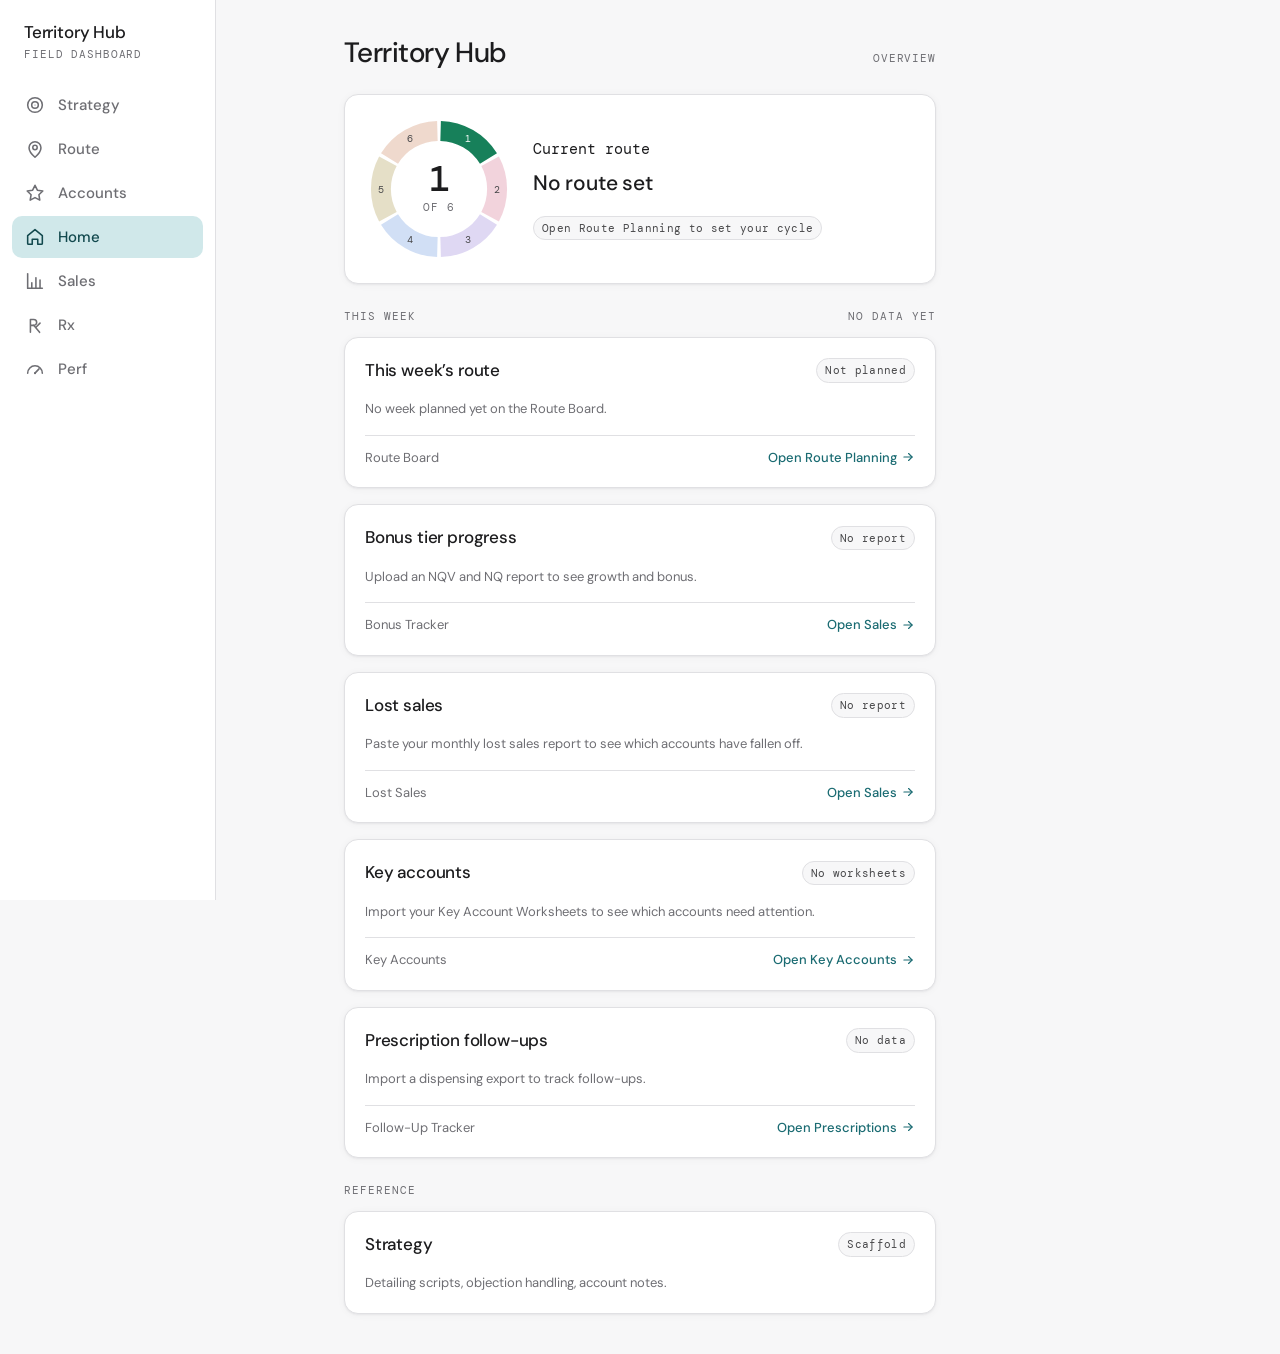
==== index.html @ 8d4e12f0 "Route Board: Takeout CSV import and Territory Master overlay One account list, three writers, each o" ====
<!DOCTYPE html>
<html lang="en">
<head>
<meta charset="UTF-8">
<meta name="viewport" content="width=device-width, initial-scale=1.0">
<meta name="color-scheme" content="light">
<title>Territory Hub</title>

<link rel="preconnect" href="https://fonts.googleapis.com">
<link rel="preconnect" href="https://fonts.gstatic.com" crossorigin>
<link href="https://fonts.googleapis.com/css2?family=DM+Mono:wght@400;500&family=DM+Sans:opsz,wght@9..40,400;9..40,500;9..40,700&display=swap" rel="stylesheet">
<link rel="stylesheet" href="assets/css/shell.css?v=1788054532">

<style>
  /* -----------------------------------------------------------------------
     Home-only layout. Anything reusable belongs in shell.css instead —
     these rules exist because the week strip and dial header appear on this
     page and nowhere else.
     ----------------------------------------------------------------------- */
  .hero { display: grid; gap: var(--s-5); }
  @media (min-width: 480px) {
    .hero { grid-template-columns: auto 1fr; align-items: center; }
  }

  .week-strip {
    display: grid;
    grid-template-columns: repeat(5, 1fr);
    gap: var(--s-2);
  }
  .week-strip > div {
    display: grid; gap: 2px; justify-items: center;
    padding: var(--s-2) var(--s-1);
    border: 1px solid var(--rule);
    border-radius: var(--r-md);
    background: var(--bg);
  }
  .week-strip .d {
    font-family: var(--font-mono);
    font-size: var(--fs-xs);
    letter-spacing: 0.06em;
    text-transform: uppercase;
    color: var(--ink-light);
  }
  .week-strip .n {
    font-family: var(--font-mono);
    font-size: var(--fs-lg);
    font-weight: 500;
    line-height: 1.15;
  }
  .week-strip .is-today { border-color: var(--teal); background: var(--teal-dim); }
  .week-strip .is-today .d { color: var(--teal-deep); }

  /* Today's route note, above the week strip */
  .today-note {
    display: flex; align-items: baseline; gap: var(--s-3);
    padding: var(--s-3);
    margin-bottom: var(--s-3);
    background: var(--teal-dim);
    border-radius: var(--r-md);
  }
  .today-label {
    font-size: var(--fs-xs);
    letter-spacing: 0.06em;
    text-transform: uppercase;
    color: var(--teal-deep);
    flex-shrink: 0;
  }
  .today-text { font-size: var(--fs-sm); color: var(--ink); line-height: 1.45; }

  /* "N waiting on the route you're working" line */
  .on-route {
    display: flex; align-items: center; gap: var(--s-2);
    margin-top: var(--s-3);
    padding-top: var(--s-3);
    border-top: 1px solid var(--rule);
    font-size: var(--fs-sm);
    color: var(--ink-mid);
  }
  .on-route b { font-family: var(--font-mono); font-weight: 500; color: var(--ink); }

  .home-foot {
    margin-top: var(--s-8);
    font-size: var(--fs-xs);
    color: var(--ink-light);
    text-align: center;
  }
</style>
</head>

<body data-page="home">
<a class="skip-link" href="#main">Skip to content</a>

<main class="page" id="main">

  <header class="page-head">
    <h1>Territory Hub</h1>
    <span class="eyebrow mono">Overview</span>
  </header>

  <!-- ---------------------------------------------------------------------
       Rotation dial. The one element on Home that is not a link out — it is
       orientation, not a task. Filled from th_schedule_summary.
       --------------------------------------------------------------------- -->
  <section class="card" id="heroCard">
    <div class="hero">
      <div id="heroDial"></div>
      <div class="dial-caption">
        <span class="eyebrow mono">Current route</span>
        <span class="dial-zone" id="heroZone">&mdash;</span>
        <span class="mono" style="font-size:var(--fs-sm); color:var(--ink-light);"
              id="heroDates"></span>
        <span class="row" id="heroPills"></span>
      </div>
    </div>
  </section>

  <p class="section-label"><span>This week</span><span class="mono" id="freshness"></span></p>

  <div class="stack">

    <!-- Route ------------------------------------------------------------ -->
    <a class="card card-link" href="route-planning.html">
      <div class="card-head">
        <h2>This week&rsquo;s route</h2>
        <span id="routeBadge"></span>
      </div>
      <div id="routeBody"></div>
      <div class="card-foot row-between">
        <span class="stat-label" id="routeFoot"></span>
        <span class="card-cta">Open Route Planning
          <svg viewBox="0 0 24 24" fill="none" stroke="currentColor" stroke-width="2"
               stroke-linecap="round" stroke-linejoin="round" aria-hidden="true">
            <path d="M5 12h14"/><path d="m13 6 6 6-6 6"/>
          </svg>
        </span>
      </div>
    </a>

    <!-- Bonus ------------------------------------------------------------ -->
    <a class="card card-link" href="sales.html">
      <div class="card-head">
        <h2>Bonus tier progress</h2>
        <span id="bonusBadge"></span>
      </div>
      <div id="bonusBody"></div>
      <div class="card-foot row-between">
        <span class="stat-label" id="bonusFoot"></span>
        <span class="card-cta">Open Sales
          <svg viewBox="0 0 24 24" fill="none" stroke="currentColor" stroke-width="2"
               stroke-linecap="round" stroke-linejoin="round" aria-hidden="true">
            <path d="M5 12h14"/><path d="m13 6 6 6-6 6"/>
          </svg>
        </span>
      </div>
    </a>

    <!-- Lost sales --------------------------------------------------------
         Directly under the bonus card: both come off the Sales page, and this
         one names the offices the bonus card's gap is hiding in. -->
    <a class="card card-link" href="sales.html">
      <div class="card-head">
        <h2>Lost sales</h2>
        <span id="lsBadge"></span>
      </div>
      <div id="lsBody"></div>
      <div class="card-foot row-between">
        <span class="stat-label" id="lsFoot"></span>
        <span class="card-cta">Open Sales
          <svg viewBox="0 0 24 24" fill="none" stroke="currentColor" stroke-width="2"
               stroke-linecap="round" stroke-linejoin="round" aria-hidden="true">
            <path d="M5 12h14"/><path d="m13 6 6 6-6 6"/>
          </svg>
        </span>
      </div>
    </a>

    <!-- Key accounts ------------------------------------------------------
         Sits beside the bonus card because the two were one page until Key
         Accounts moved to its own, and the question it answers — which
         accounts want attention — is a this-week question even though the
         worksheets themselves are standing records. -->
    <a class="card card-link" href="key-accounts.html">
      <div class="card-head">
        <h2>Key accounts</h2>
        <span id="kaBadge"></span>
      </div>
      <div id="kaBody"></div>
      <div class="card-foot row-between">
        <span class="stat-label" id="kaFoot"></span>
        <span class="card-cta">Open Key Accounts
          <svg viewBox="0 0 24 24" fill="none" stroke="currentColor" stroke-width="2"
               stroke-linecap="round" stroke-linejoin="round" aria-hidden="true">
            <path d="M5 12h14"/><path d="m13 6 6 6-6 6"/>
          </svg>
        </span>
      </div>
    </a>

    <!-- Follow-ups -------------------------------------------------------- -->
    <a class="card card-link" href="prescriptions.html">
      <div class="card-head">
        <h2>Prescription follow-ups</h2>
        <span id="rxBadge"></span>
      </div>
      <div id="rxBody"></div>
      <div class="card-foot row-between">
        <span class="stat-label" id="rxFoot"></span>
        <span class="card-cta">Open Prescriptions
          <svg viewBox="0 0 24 24" fill="none" stroke="currentColor" stroke-width="2"
               stroke-linecap="round" stroke-linejoin="round" aria-hidden="true">
            <path d="M5 12h14"/><path d="m13 6 6 6-6 6"/>
          </svg>
        </span>
      </div>
    </a>

  </div>

  <p class="section-label"><span>Reference</span></p>

  <a class="card card-link" href="strategy.html">
    <div class="card-head">
      <h2>Strategy</h2>
      <span class="pill">Scaffold</span>
    </div>
    <p class="stat-label">Detailing scripts, objection handling, account notes.</p>
  </a>

</main>

<script src="assets/js/data-store.js?v=1788149452"></script>
<script src="assets/js/shell.js?v=1788054532"></script>
<script>
/* ===========================================================================
   Home — reads only. Every number on this page comes from a summary written
   by the pillar that owns it; Home never re-parses raw tool data. That is
   what keeps it a live overview instead of a mockup you have to remember to
   update.

   A card with no summary yet shows an honest empty state naming the tool that
   fills it, rather than a plausible-looking fake.
   =========================================================================== */
(function () {
  'use strict';

  var ARROW = '';

  /* A summary older than this is shown with its age, so a stale report cannot
     quietly read as today's position. */
  var STALE_DAYS = 8;

  function daysOld(iso) {
    if (!iso) return null;
    return Math.floor((Date.now() - new Date(iso).getTime()) / 86400000);
  }

  function ageNote(iso) {
    var d = daysOld(iso);
    if (d === null) return '';
    if (d <= 0) return 'updated today';
    if (d === 1) return 'updated yesterday';
    return 'updated ' + d + ' days ago';
  }

  function empty(msg) {
    return '<p class="stat-label">' + msg + '</p>';
  }

  /* Sign goes before the dollar sign, not after it — "$-1,026" is what you get
     from formatting a negative number and prefixing "$", and it reads wrong.
     Only the Lost Sales card passes negatives; the rest are unaffected. */
  function money(n) {
    if (typeof n !== 'number' || isNaN(n)) return '—';
    return (n < 0 ? '-$' : '$') +
           Math.abs(n).toLocaleString('en-US', { maximumFractionDigits: 0 });
  }

  var MONTH_NAMES = ['January', 'February', 'March', 'April', 'May', 'June', 'July',
                     'August', 'September', 'October', 'November', 'December'];

  /* "2026-07" -> "July 2026". The summary stores the ISO month because it sorts;
     Home is the only place it has to read as English. */
  function monthLabel(m) {
    var p = String(m || '').split('-');
    if (p.length < 2) return '';
    return (MONTH_NAMES[parseInt(p[1], 10) - 1] || p[1]) + ' ' + p[0];
  }

  /* --- Hero: current route from th_schedule_summary ---------------------- */

  function renderHero() {
    var s = Store.schedule.readSummary();
    var week = s && s.weekNum ? s.weekNum : 1;

    Shell.zoneDial(document.getElementById('heroDial'), { week: week, totalWeeks: 6 });

    if (!s) {
      document.getElementById('heroZone').textContent = 'No route set';
      document.getElementById('heroDates').textContent = '';
      document.getElementById('heroPills').innerHTML =
        '<span class="pill">Open Route Planning to set your cycle</span>';
      return;
    }

    document.getElementById('heroZone').textContent = s.zone || '—';
    document.getElementById('heroDates').textContent = s.dateRange || '';

    /* Colour the caption by the route, matching the swatch system. */
    var z = Shell.zoneByName(s.zone);
    var pills = '';
    if (z) {
      pills += '<span class="zone-chip" style="--zone:' + z.color + '">' +
               '<span class="zone-dot" style="--zone:' + z.color + '"></span>Week ' +
               z.week + '</span>';
    }
    /* The follow-up route gets its own territory colour too, so the two chips
       read as two different routes rather than "the route" and "an extra".
       Schedule Builder writes these with a trailing "Follow-Ups" that is not
       part of any zone name, so strip it before resolving — and fall back to
       the plain pill rather than guessing if it still does not match. */
    if (s.followup) {
      var fz = Shell.zoneByName(String(s.followup).replace(/\s*follow[-\s]?ups?\s*$/i, ''));
      pills += fz
        ? '<span class="zone-chip" style="--zone:' + fz.color + '">' +
            '<span class="zone-dot" style="--zone:' + fz.color + '"></span>' +
            Shell.escapeHtml(s.followup) + '</span>'
        : '<span class="pill pill-accent">' + Shell.escapeHtml(s.followup) + '</span>';
    }
    document.getElementById('heroPills').innerHTML = pills;
  }

  /* --- Route Board day counts (read straight from its own store) --------- */

  function renderRoute() {
    var counts = Store.routeBoard.dayCounts();
    var s = Store.schedule.readSummary();
    var body = document.getElementById('routeBody');
    var badge = document.getElementById('routeBadge');
    var foot = document.getElementById('routeFoot');

    var todayIdx = (new Date().getDay() + 6) % 7;   /* 0 = Monday, 5/6 = weekend */
    var isWeekday = todayIdx <= 4;

    /* Today's route note, carried in th_schedule_summary.days. This is the
       "events" idea from the plan, resolved as a view: Schedule Builder
       already holds these notes, so Home shows them rather than offering a
       second place to type them. */
    var todayLine = '';
    if (isWeekday && s && s.days && s.days[todayIdx] && String(s.days[todayIdx]).trim()) {
      var dayName = new Date().toLocaleDateString('en-US', { weekday: 'long' });
      todayLine =
        '<div class="today-note">' +
          '<span class="today-label mono">' + dayName + '</span>' +
          '<span class="today-text">' + Shell.escapeHtml(String(s.days[todayIdx]).trim()) + '</span>' +
        '</div>';
    }

    if (!counts) {
      badge.outerHTML = '<span class="pill" id="routeBadge">' +
                        (todayLine ? 'From schedule' : 'Not planned') + '</span>';
      body.innerHTML = todayLine ||
        empty('No week planned yet on the Route Board.');
      foot.textContent = todayLine ? 'Schedule Builder' : 'Route Board';
      return;
    }

    var days = [['mon', 'Mon'], ['tue', 'Tue'], ['wed', 'Wed'], ['thu', 'Thu'], ['fri', 'Fri']];
    var total = 0;

    body.innerHTML = todayLine + '<div class="week-strip">' + days.map(function (d, i) {
      total += counts[d[0]];
      return '<div' + (i === todayIdx ? ' class="is-today"' : '') + '>' +
             '<span class="d">' + d[1] + '</span>' +
             '<span class="n">' + counts[d[0]] + '</span></div>';
    }).join('') + '</div>';

    badge.outerHTML = '<span class="pill pill-accent" id="routeBadge">' + total + ' stops</span>';
    foot.textContent = total === 1 ? '1 account assigned' : total + ' accounts assigned';
  }

  /* --- Bonus ------------------------------------------------------------- */

  function renderBonus() {
    var s = Store.bonus.readSummary();
    var body = document.getElementById('bonusBody');
    var badge = document.getElementById('bonusBadge');
    var foot = document.getElementById('bonusFoot');

    if (!s) {
      badge.outerHTML = '<span class="pill" id="bonusBadge">No report</span>';
      body.innerHTML = empty('Upload an NQV and NQ report to see growth and bonus.');
      foot.textContent = 'Bonus Tracker';
      return;
    }

    var pct = typeof s.growthPct === 'number' ? s.growthPct : null;
    var earned = typeof s.bonusEarned === 'number' ? s.bonusEarned : 0;
    var possible = typeof s.bonusPossible === 'number' ? s.bonusPossible : 0;
    var frac = possible > 0 ? Math.max(0, Math.min(1, earned / possible)) : 0;

    body.innerHTML =
      '<div class="stack-tight">' +
        '<div class="row-between">' +
          '<span class="stat">' +
            '<span class="stat-value" style="color:' + (s.onTrack ? 'var(--green)' : 'var(--red)') + '">' +
              (pct === null ? '—' : (pct >= 0 ? '+' : '') + pct.toFixed(1) + '%') + '</span>' +
            '<span class="stat-label">category growth</span>' +
          '</span>' +
        '</div>' +
        '<div class="progress ' + (s.onTrack ? 'is-ok' : 'is-warn') + '" role="img" aria-label="' +
          money(earned) + ' of ' + money(possible) + ' possible bonus earned">' +
          '<span style="width:' + (frac * 100).toFixed(0) + '%"></span>' +
        '</div>' +
        '<div class="row-between">' +
          '<span class="stat-label mono">' + money(earned) + ' earned</span>' +
          '<span class="stat-label mono">' + money(possible) + ' possible</span>' +
        '</div>' +
      '</div>';

    badge.outerHTML = '<span class="pill ' + (s.onTrack ? 'pill-ok' : 'pill-bad') + '" id="bonusBadge">' +
                      (s.onTrack ? 'On track' : 'At risk') + '</span>';
    foot.textContent = (s.reportDate ? 'Report of ' + s.reportDate : 'Bonus Tracker') +
                       (daysOld(s.updatedAt) >= STALE_DAYS ? ' · ' + ageNote(s.updatedAt) : '');
  }

  /* --- Lost sales ---------------------------------------------------------

     Reads the newest month only — that is all the summary carries, on purpose.
     The dollar figure is the sum of every account trading below its own
     12-month run rate, which is what the manager's report measures; the label
     says "below run rate" and not "lost" so the card cannot be read as money
     that has already gone. */

  function renderLostSales() {
    var s = Store.lostSales.readSummary();
    var body = document.getElementById('lsBody');
    var badge = document.getElementById('lsBadge');
    var foot = document.getElementById('lsFoot');

    if (!s || !s.month) {
      badge.outerHTML = '<span class="pill" id="lsBadge">No report</span>';
      body.innerHTML = empty('Paste your monthly lost sales report to see which accounts have fallen off.');
      foot.textContent = 'Lost Sales';
      return;
    }

    var open = s.open || 0;
    var down = s.accountsDown || 0;

    var named = (s.attention || []).map(Shell.escapeHtml).join(', ');
    var more = open - (s.attention || []).length;

    body.innerHTML =
      '<div class="stat-row">' +
        '<span class="stat">' +
          '<span class="stat-value"' + (s.belowRunRate < 0 ? ' style="color:var(--red)"' : '') +
            '>' + money(s.belowRunRate) + '</span>' +
          '<span class="stat-label">below run rate</span>' +
        '</span>' +
        '<span class="stat">' +
          '<span class="stat-value"' + (open ? ' style="color:var(--amber)"' : '') + '>' + open + '</span>' +
          '<span class="stat-label">not yet worked</span>' +
        '</span>' +
      '</div>' +
      (named
        ? '<p class="stat-label" style="margin-top:var(--s-3);">' + named +
          (more > 0 ? ' and ' + more + ' more' : '') + '</p>'
        : '') +
      /* Accounts down more than one month running are the ones a single visit
         has already failed to fix, so they get their own line rather than
         being folded into the count above. */
      (s.running
        ? '<p class="stat-label" style="margin-top:var(--s-2); color:var(--red);">' +
          '<b>' + s.running + '</b> down 2+ months running</p>'
        : '');

    badge.outerHTML = '<span class="pill ' +
      (open ? 'pill-warn' : (down ? 'pill-ok' : 'pill-ok')) + '" id="lsBadge">' +
      (open ? open + ' to work' : (down ? 'all worked' : 'nothing down')) +
      '</span>';

    foot.textContent = monthLabel(s.month) + ' · ' + down + (down === 1 ? ' account' : ' accounts') +
                       ' down' +
                       (daysOld(s.updatedAt) >= STALE_DAYS ? ' · ' + ageNote(s.updatedAt) : '');
  }

  /* --- Key accounts ------------------------------------------------------- */

  function renderKeyAccts() {
    var s = Store.keyAccounts.readSummary();
    var body = document.getElementById('kaBody');
    var badge = document.getElementById('kaBadge');
    var foot = document.getElementById('kaFoot');

    if (!s || !s.total) {
      badge.outerHTML = '<span class="pill" id="kaBadge">No worksheets</span>';
      body.innerHTML = empty('Import your Key Account Worksheets to see which accounts need attention.');
      foot.textContent = 'Key Accounts';
      return;
    }

    var attention = (s.atRisk || 0) + (s.watch || 0);
    var steps = s.openSteps || 0;

    /* Names, not just a count. "2 need attention" makes you open the page to
       find out which two; naming them is the whole value of a Home card. */
    var named = (s.attention || []).map(Shell.escapeHtml).join(', ');
    var more = attention - (s.attention || []).length;

    body.innerHTML =
      '<div class="stat-row">' +
        '<span class="stat">' +
          '<span class="stat-value"' +
            (s.atRisk ? ' style="color:var(--red)"' : (attention ? ' style="color:var(--amber)"' : '')) +
            '>' + attention + '</span>' +
          '<span class="stat-label">need attention</span>' +
        '</span>' +
        '<span class="stat">' +
          '<span class="stat-value"' + (steps ? ' style="color:var(--amber)"' : '') + '>' + steps + '</span>' +
          '<span class="stat-label">open next steps</span>' +
        '</span>' +
      '</div>' +
      (named
        ? '<p class="stat-label" style="margin-top:var(--s-3);">' + named +
          (more > 0 ? ' and ' + more + ' more' : '') + '</p>'
        : '');

    badge.outerHTML = '<span class="pill ' +
      (s.atRisk ? 'pill-bad' : (attention ? 'pill-warn' : 'pill-ok')) + '" id="kaBadge">' +
      (s.atRisk ? s.atRisk + ' at risk' : (attention ? attention + ' to watch' : 'all healthy')) +
      '</span>';

    foot.textContent = s.total + (s.total === 1 ? ' account' : ' accounts') +
                       (daysOld(s.updatedAt) >= STALE_DAYS ? ' · ' + ageNote(s.updatedAt) : '');
  }

  /* --- Prescription follow-ups ------------------------------------------- */

  function renderRx() {
    var s = Store.prescribers.readSummary();
    var body = document.getElementById('rxBody');
    var badge = document.getElementById('rxBadge');
    var foot = document.getElementById('rxFoot');

    if (!s) {
      badge.outerHTML = '<span class="pill" id="rxBadge">No data</span>';
      body.innerHTML = empty('Import a dispensing export to track follow-ups.');
      foot.textContent = 'Follow-Up Tracker';
      return;
    }

    var need = s.needFollowUp || 0;
    var flagged = s.flagged || 0;

    /* What is waiting on the route being worked THIS week. The counts are
       tallied by Prescriptions into the summary, so Home still never touches
       the roster; all it does here is look up the current zone's bucket. */
    var sched = Store.schedule.readSummary();
    var zone = sched ? Shell.zoneByName(sched.zone) : null;
    var onRoute = (zone && s.byRoute && s.byRoute[zone.id]) || null;

    body.innerHTML =
      '<div class="stat-row">' +
        '<span class="stat">' +
          '<span class="stat-value"' + (need ? ' style="color:var(--amber)"' : '') + '>' + need + '</span>' +
          '<span class="stat-label">to follow up</span>' +
        '</span>' +
        '<span class="stat">' +
          '<span class="stat-value"' + (flagged ? ' style="color:var(--red)"' : '') + '>' + flagged + '</span>' +
          '<span class="stat-label">flagged</span>' +
        '</span>' +
      '</div>' +
      (onRoute && onRoute.open
        ? '<div class="on-route" style="--zone:' + zone.color + '">' +
            '<span class="zone-dot" style="--zone:' + zone.color + '"></span>' +
            '<span><b>' + onRoute.open + '</b> on ' + Shell.escapeHtml(zone.name) +
            ' this week' + (onRoute.flagged ? ' · <b>' + onRoute.flagged + '</b> flagged' : '') +
            '</span>' +
          '</div>'
        : '');

    badge.outerHTML = '<span class="pill ' + (need ? 'pill-warn' : 'pill-ok') + '" id="rxBadge">' +
                      (need ? need + ' open' : 'all clear') + '</span>';
    foot.textContent = 'Prescriber follow-up tracker';
  }

  /* --- Freshness --------------------------------------------------------- */

  function renderFreshness() {
    var stamps = [
      (Store.schedule.readSummary() || {}).updatedAt,
      (Store.bonus.readSummary() || {}).updatedAt,
      (Store.lostSales.readSummary() || {}).updatedAt,
      (Store.keyAccounts.readSummary() || {}).updatedAt,
      (Store.prescribers.readSummary() || {}).updatedAt
    ].filter(Boolean);
    if (!stamps.length) { document.getElementById('freshness').textContent = 'no data yet'; return; }
    stamps.sort();
    document.getElementById('freshness').textContent = ageNote(stamps[stamps.length - 1]);
  }

  function renderAll() {
    renderHero();
    renderRoute();
    renderBonus();
    renderLostSales();
    renderKeyAccts();
    renderRx();
    renderFreshness();
  }

  Shell.ready(function () {
    renderAll();
    /* Repaint if another tab writes a summary while this one is open. */
    Store.onChange(renderAll);
  });

})();
</script>
</body>
</html>
---- assets/css/shell.css ----
/* ===========================================================================
   Territory Hub — shell.css
   Design tokens, navigation, and the shared component set.

   This is the ONLY stylesheet shared across pages. Each tool keeps its own
   internal styles in its own page's <style> block — the rule is: if it is
   nav, a token, or a component that appears on more than one page, it lives
   here; if it is a tool's own layout or widget, it does not.

   Accent hex values below were contrast-checked against --bg (#F7F7F8), the
   worst-case background. --green, --amber and --ink-light were darkened from
   the values in the plan because the originals failed WCAG AA (4.5:1) for
   normal-size text. Ratios are noted inline. Do not lighten them back
   without re-checking.
   =========================================================================== */

/* ---------------------------------------------------------------------------
   1. Tokens
   --------------------------------------------------------------------------- */
:root {
  /* Base — carried from Schedule Builder */
  --teal:        #1A6B72;   /* 5.79 on --bg  |  white on it: 6.19 */
  --teal-dim:    #D0E8EA;
  --teal-deep:   #12494E;   /* pressed/hover state for teal fills */
  --ink:         #1C1C1E;   /* 15.89 */
  --ink-mid:     #48484A;   /* 8.52  */
  --ink-light:   #6E6E73;   /* 4.74  — muted TEXT (was #8E8E93 @ 3.05, failed AA) */
  --ink-faint:   #8E8E93;   /* 3.05  — non-text only: icon strokes, dividers */
  --rule:        #E0E0E3;
  --bg:          #F7F7F8;
  --white:       #FFFFFF;

  /* Semantic accents — verified AA against --bg for text, and white-on-fill */
  --green:       #17805A;   /* 4.59  |  white on it: 4.92   (was #1E9E6B @ 3.19) */
  --green-dim:   rgba(23,128,90,0.10);
  --red:         #C8433A;   /* 4.54  |  white on it: 4.86 */
  --red-dim:     rgba(200,67,58,0.08);
  --amber:       #9A6508;   /* 4.63  |  white on it: 4.95   (was #AD7209 @ 3.78) */
  --amber-dim:   rgba(154,101,8,0.08);
  --purple:      #6E4FC9;   /* 5.41  |  white on it: 5.79 */
  --purple-dim:  rgba(110,79,201,0.08);

  /* ---- Route colours ---------------------------------------------------
     The six zones of the rotation, in the colours already used to organise
     routes and meetings. These are the identity of a route across every
     tool — Route Board territory edges, prescriber assignment chips, the
     zone dial — so they live here and nowhere else.

     Two are adjusted from the plain names: "yellow" is a gold, because a
     true yellow cannot carry text on white at 4.5:1 (it lands near 1.5),
     and North West is a pink-red rather than a plain red so it stays
     distinct from the red used for flags and errors. Every value below is
     >=4.5:1 on both --white and --bg, and >=4.8:1 under white text.
     -------------------------------------------------------------------- */
  --zone-waco: #17805A;   /* green       — week 1, North I-35 Waco       */
  --zone-nwa:  #C4365F;   /* reddish pink— week 2, North West Austin     */
  --zone-hill: #6E4FC9;   /* purple      — week 3, Hill Country          */
  --zone-nca:  #2F6FD0;   /* blue        — week 4, North Central Austin  */
  --zone-sca:  #8A6D00;   /* yellow/gold — week 5, South Central Austin  */
  --zone-swa:  #B4531F;   /* orange      — week 6, South West Austin     */

  /* Type */
  --font-sans: 'DM Sans', -apple-system, BlinkMacSystemFont, 'Segoe UI', Roboto, sans-serif;
  --font-mono: 'DM Mono', ui-monospace, SFMono-Regular, 'Cascadia Mono', Consolas, monospace;

  --fs-xs:   11px;
  --fs-sm:   13px;
  --fs-base: 15px;
  --fs-lg:   17px;
  --fs-xl:   21px;
  --fs-2xl:  28px;
  --fs-3xl:  38px;

  /* Space — 4px scale */
  --s-1: 4px;
  --s-2: 8px;
  --s-3: 12px;
  --s-4: 16px;
  --s-5: 20px;
  --s-6: 24px;
  --s-8: 32px;
  --s-10: 40px;

  /* Shape */
  --r-sm: 6px;
  --r-md: 10px;
  --r-lg: 14px;
  --r-pill: 999px;

  --shadow-card: 0 1px 2px rgba(28,28,30,0.05), 0 1px 8px rgba(28,28,30,0.04);
  --shadow-nav:  0 -1px 0 var(--rule);

  /* Layout */
  --content-max: 640px;
  --nav-h: 60px;          /* bottom bar height, mobile */
  --sidebar-w: 216px;     /* left rail width, >=900px */
  --bp-wide: 900px;       /* documented here; media queries hardcode it */
}

/* ---------------------------------------------------------------------------
   2. Reset / base
   --------------------------------------------------------------------------- */
*, *::before, *::after { box-sizing: border-box; }

html { -webkit-text-size-adjust: 100%; }

body {
  margin: 0;
  background: var(--bg);
  color: var(--ink);
  font-family: var(--font-sans);
  font-size: var(--fs-base);
  line-height: 1.5;
  -webkit-font-smoothing: antialiased;
  text-rendering: optimizeLegibility;
}

h1, h2, h3, h4, p, ul, ol, figure { margin: 0; }
ul, ol { padding: 0; list-style: none; }
img, svg { display: block; max-width: 100%; }
button, input, select, textarea { font: inherit; color: inherit; }

/* The `hidden` attribute only sets `display: none` at user-agent priority, so
   any later `display` rule silently defeats it — which is what happened to
   every `<div class="row" hidden>` in the app: `.row { display: flex }` won,
   and confirm buttons and apply rows sat on screen from page load. Every tool
   here toggles visibility by setting `.hidden`, so this has to hold. */
[hidden] { display: none !important; }

a { color: var(--teal); text-decoration: none; }
a:hover { text-decoration: underline; }

:focus-visible {
  outline: 2px solid var(--teal);
  outline-offset: 2px;
  border-radius: var(--r-sm);
}

.mono { font-family: var(--font-mono); font-feature-settings: 'tnum' 1; }

/* Visible only to screen readers */
.sr-only {
  position: absolute; width: 1px; height: 1px;
  padding: 0; margin: -1px; overflow: hidden;
  clip: rect(0 0 0 0); white-space: nowrap; border: 0;
}

/* Skip link — first tab stop on every page */
.skip-link {
  position: absolute; left: var(--s-3); top: -100px;
  background: var(--ink); color: var(--white);
  padding: var(--s-2) var(--s-4); border-radius: var(--r-sm);
  font-size: var(--fs-sm); z-index: 100;
}
.skip-link:focus { top: var(--s-3); text-decoration: none; }

/* ---------------------------------------------------------------------------
   3. Page layout
   Mobile-first: single column, max 640px, bottom nav.
   >=900px: nav becomes a left rail and the column re-centres beside it.
   --------------------------------------------------------------------------- */
.page {
  max-width: var(--content-max);
  margin: 0 auto;
  padding: var(--s-5) var(--s-4);
  /* clear the fixed bottom bar, incl. iOS home indicator */
  padding-bottom: calc(var(--nav-h) + var(--s-8) + env(safe-area-inset-bottom, 0px));
}

.page-head {
  display: flex;
  align-items: baseline;
  justify-content: space-between;
  gap: var(--s-3);
  margin-bottom: var(--s-5);
}
.page-head h1 {
  font-size: var(--fs-2xl);
  font-weight: 500;
  letter-spacing: -0.02em;
}
.page-head .eyebrow {
  font-family: var(--font-mono);
  font-size: var(--fs-xs);
  letter-spacing: 0.08em;
  text-transform: uppercase;
  color: var(--ink-light);
}

.stack       { display: grid; gap: var(--s-4); }
.stack-tight { display: grid; gap: var(--s-2); }
.row {
  display: flex; align-items: center;
  gap: var(--s-3); flex-wrap: wrap;
}
.row-between {
  display: flex; align-items: center;
  justify-content: space-between; gap: var(--s-3);
}

/* Section label — the small mono heading that opens a group of cards */
.section-label {
  display: flex; align-items: baseline;
  justify-content: space-between; gap: var(--s-3);
  font-family: var(--font-mono);
  font-size: var(--fs-xs);
  letter-spacing: 0.09em;
  text-transform: uppercase;
  color: var(--ink-light);
  margin: var(--s-6) 0 var(--s-3);
}
.section-label:first-child { margin-top: 0; }

hr.rule { border: 0; border-top: 1px solid var(--rule); margin: var(--s-5) 0; }

/* Sub-tabs — the second level of navigation inside a pillar page (Route Board
   vs Schedule Builder, and so on). Distinct from .nav on purpose: this switches
   a panel within one page, it does not change page. Driven by Shell.tabs(). */
.subtabs {
  display: flex;
  gap: var(--s-1);
  padding: var(--s-1);
  margin-bottom: var(--s-5);
  background: var(--white);
  border: 1px solid var(--rule);
  border-radius: var(--r-md);
}
.subtabs button {
  flex: 1 1 0;
  min-height: 36px;
  padding: var(--s-1) var(--s-3);
  border: none;
  border-radius: var(--r-sm);
  background: transparent;
  color: var(--ink-light);
  font-size: var(--fs-sm);
  font-weight: 500;
  cursor: pointer;
  white-space: nowrap;
  transition: background 120ms ease, color 120ms ease;
}
.subtabs button:hover { color: var(--ink-mid); background: var(--bg); }
.subtabs button[aria-selected='true'] {
  background: var(--teal-dim);
  color: var(--teal-deep);
}
.tabpanel[hidden] { display: none; }

/* ---------------------------------------------------------------------------
   4. Card
   --------------------------------------------------------------------------- */
.card {
  background: var(--white);
  border: 1px solid var(--rule);
  border-radius: var(--r-lg);
  padding: var(--s-5);
  box-shadow: var(--shadow-card);
}
.card-head {
  display: flex; align-items: center;
  justify-content: space-between; gap: var(--s-3);
  margin-bottom: var(--s-4);
}
.card-head h2 {
  font-size: var(--fs-lg);
  font-weight: 500;
  letter-spacing: -0.01em;
}
.card-foot {
  margin-top: var(--s-4);
  padding-top: var(--s-3);
  border-top: 1px solid var(--rule);
  font-size: var(--fs-sm);
}

/* A whole card that is a link */
a.card-link {
  display: block; color: inherit; text-decoration: none;
  transition: border-color 120ms ease, transform 120ms ease;
}
a.card-link:hover {
  border-color: var(--teal);
  text-decoration: none;
  transform: translateY(-1px);
}
a.card-link:active { transform: none; }

.card-cta {
  display: inline-flex; align-items: center; gap: var(--s-1);
  font-size: var(--fs-sm); font-weight: 500; color: var(--teal);
}
.card-cta svg { width: 14px; height: 14px; }

/* ---------------------------------------------------------------------------
   5. Pill
   --------------------------------------------------------------------------- */
.pill {
  display: inline-flex; align-items: center; gap: var(--s-1);
  padding: 3px var(--s-2);
  border-radius: var(--r-pill);
  font-family: var(--font-mono);
  font-size: var(--fs-xs);
  letter-spacing: 0.03em;
  white-space: nowrap;
  background: var(--bg);
  color: var(--ink-mid);
  border: 1px solid var(--rule);
}
.pill-ok      { background: var(--green-dim);  color: var(--green);  border-color: transparent; }
.pill-bad     { background: var(--red-dim);    color: var(--red);    border-color: transparent; }
.pill-warn    { background: var(--amber-dim);  color: var(--amber);  border-color: transparent; }
.pill-info    { background: var(--purple-dim); color: var(--purple); border-color: transparent; }
.pill-accent  { background: var(--teal-dim);   color: var(--teal-deep); border-color: transparent; }
.pill-solid   { background: var(--teal);       color: var(--white);  border-color: transparent; }

/* Marks a widget that is showing sample data, not real data. Phase 6 removes
   these from Home as each pillar starts writing its summary key. */
.pill-placeholder {
  background: repeating-linear-gradient(
    -45deg, var(--bg), var(--bg) 4px, var(--white) 4px, var(--white) 8px);
  color: var(--ink-light);
  border: 1px dashed var(--rule);
}

/* Zone swatch + chip. `--zone` is set inline from Shell.ZONES so one rule
   serves all six routes. */
.zone-dot {
  display: inline-block;
  width: 9px; height: 9px;
  border-radius: 50%;
  background: var(--zone, var(--ink-faint));
  flex-shrink: 0;
}
.zone-chip {
  display: inline-flex; align-items: center; gap: var(--s-1);
  padding: 3px var(--s-2);
  border-radius: var(--r-pill);
  border: 1px solid transparent;
  font-family: var(--font-mono);
  font-size: var(--fs-xs);
  white-space: nowrap;
  color: var(--zone, var(--ink-mid));
  background: color-mix(in srgb, var(--zone, var(--ink-faint)) 10%, transparent);
}
.zone-chip.is-unset { color: var(--ink-light); background: var(--bg); border-color: var(--rule); }

/* ---------------------------------------------------------------------------
   6. Button
   --------------------------------------------------------------------------- */
.btn {
  display: inline-flex; align-items: center; justify-content: center;
  gap: var(--s-2);
  min-height: 40px;
  padding: var(--s-2) var(--s-4);
  border: 1px solid var(--rule);
  border-radius: var(--r-md);
  background: var(--white);
  color: var(--ink);
  font-size: var(--fs-sm);
  font-weight: 500;
  cursor: pointer;
  transition: background 120ms ease, border-color 120ms ease;
}
.btn:hover { border-color: var(--ink-faint); text-decoration: none; }
.btn:disabled { opacity: 0.5; cursor: not-allowed; }

.btn-primary { background: var(--teal); border-color: var(--teal); color: var(--white); }
.btn-primary:hover { background: var(--teal-deep); border-color: var(--teal-deep); }

.btn-danger { background: var(--red); border-color: var(--red); color: var(--white); }
.btn-danger:hover { filter: brightness(0.92); }

.btn-ghost { background: transparent; border-color: transparent; color: var(--teal); }
.btn-ghost:hover { background: var(--teal-dim); border-color: transparent; }

.btn-sm { min-height: 32px; padding: var(--s-1) var(--s-3); font-size: var(--fs-xs); }
.btn-block { width: 100%; }

/* ---------------------------------------------------------------------------
   7. Input
   --------------------------------------------------------------------------- */
.field { display: grid; gap: var(--s-1); }
.field > label {
  font-family: var(--font-mono);
  font-size: var(--fs-xs);
  letter-spacing: 0.06em;
  text-transform: uppercase;
  color: var(--ink-light);
}
.input, .select, .textarea {
  width: 100%;
  min-height: 40px;
  padding: var(--s-2) var(--s-3);
  background: var(--white);
  border: 1px solid var(--rule);
  border-radius: var(--r-md);
  font-size: var(--fs-base);
}
.textarea { min-height: 96px; resize: vertical; line-height: 1.45; }
.input:hover, .select:hover, .textarea:hover { border-color: var(--ink-faint); }
.input:focus, .select:focus, .textarea:focus {
  outline: none;
  border-color: var(--teal);
  box-shadow: 0 0 0 3px var(--teal-dim);
}
.input::placeholder, .textarea::placeholder { color: var(--ink-light); }
.hint { font-size: var(--fs-xs); color: var(--ink-light); }

/* ---------------------------------------------------------------------------
   8. Stat + progress — used by Home's summary cards
   --------------------------------------------------------------------------- */
.stat { display: grid; gap: 2px; }
.stat-value {
  font-family: var(--font-mono);
  font-size: var(--fs-2xl);
  font-weight: 500;
  line-height: 1.1;
  letter-spacing: -0.02em;
}
.stat-label {
  font-size: var(--fs-sm);
  color: var(--ink-light);
}
.stat-row {
  display: grid;
  grid-template-columns: repeat(auto-fit, minmax(96px, 1fr));
  gap: var(--s-4);
}

.progress {
  height: 8px;
  border-radius: var(--r-pill);
  background: var(--rule);
  overflow: hidden;
}
.progress > span {
  display: block; height: 100%;
  border-radius: inherit;
  background: var(--teal);
}
.progress.is-ok   > span { background: var(--green); }
.progress.is-warn > span { background: var(--amber); }
.progress.is-bad  > span { background: var(--red); }

/* Empty / not-yet-built state */
.empty {
  padding: var(--s-6) var(--s-4);
  text-align: center;
  color: var(--ink-light);
  font-size: var(--fs-sm);
  border: 1px dashed var(--rule);
  border-radius: var(--r-lg);
  background: var(--white);
}
.empty strong { display: block; color: var(--ink-mid); font-weight: 500; margin-bottom: var(--s-1); }

/* ---------------------------------------------------------------------------
   9. Zone dial — the signature element
   Rendered by Shell.zoneDial(). Six segments, one per territory zone in the
   rotation; the active zone is filled. Sizing is driven by --dial-size so the
   same markup serves the compact (Home) and full (Route Planning) variants.
   --------------------------------------------------------------------------- */
.dial {
  --dial-size: 148px;
  position: relative;
  width: var(--dial-size);
  height: var(--dial-size);
  flex: 0 0 auto;
}
.dial svg { width: 100%; height: 100%; }
/* Each segment is filled with its own territory colour, set inline as --seg
   by Shell.zoneDial. State is an opacity step, never a different hue: week 4
   is the same blue whether it is finished, current or still ahead, which is
   what lets the dial agree with every zone dot and chip elsewhere.

   Numeral colours are picked for contrast against those three fills, checked
   against all six territory colours: white on a full-strength fill is 4.9:1
   at worst (nca), --ink on a 50% fill is 7.7:1, --ink-mid on a 22% fill is
   6.6:1. --ink-light on the 22% fill would drop to 3.7:1, so it is not used.

   The fallback matters: a dial asked for more weeks than there are zones
   falls back to --teal, NOT --teal-dim, because the opacity ladder is applied
   on top and a pale tint at 0.22 would vanish. */
.dial .seg {
  fill: var(--seg, var(--teal));
  opacity: 0.22;
  transition: opacity 160ms ease, fill 160ms ease;
}
.dial .seg.is-done   { opacity: 0.5; }
.dial .seg.is-active { opacity: 1; }
.dial .seg-num {
  font-family: var(--font-mono);
  font-size: 7px;
  fill: var(--ink-mid);
  text-anchor: middle;
  dominant-baseline: central;
}
.dial .seg.is-done   + .seg-num { fill: var(--ink); }
.dial .seg.is-active + .seg-num { fill: var(--white); }

.dial-center {
  position: absolute; inset: 0;
  display: grid; align-content: center; justify-items: center;
  gap: 1px; pointer-events: none;
}
.dial-week {
  font-family: var(--font-mono);
  font-size: calc(var(--dial-size) * 0.24);
  font-weight: 500;
  line-height: 1;
  letter-spacing: -0.03em;
}
.dial-of {
  font-family: var(--font-mono);
  font-size: calc(var(--dial-size) * 0.075);
  letter-spacing: 0.1em;
  text-transform: uppercase;
  color: var(--ink-light);
}

.dial-lg { --dial-size: 216px; }
.dial-sm { --dial-size: 112px; }

/* Dial + caption side by side */
.dial-block { display: flex; align-items: center; gap: var(--s-5); }
.dial-caption { display: grid; gap: var(--s-2); min-width: 0; }
.dial-zone {
  font-size: var(--fs-xl);
  font-weight: 500;
  letter-spacing: -0.01em;
}

/* ---------------------------------------------------------------------------
   10. Navigation
   Rendered by Shell.mountNav(). One component, two layouts:
   bottom tab bar (mobile) -> left rail (>=900px).
   --------------------------------------------------------------------------- */
.nav {
  position: fixed;
  left: 0; right: 0; bottom: 0;
  z-index: 40;
  display: flex;
  background: var(--white);
  box-shadow: var(--shadow-nav);
  padding-bottom: env(safe-area-inset-bottom, 0px);
}
.nav a {
  flex: 1 1 0;
  display: flex; flex-direction: column;
  align-items: center; justify-content: center;
  gap: 3px;
  min-height: var(--nav-h);
  padding: var(--s-1) 2px;
  color: var(--ink-light);
  font-size: var(--fs-xs);
  font-weight: 500;
  text-decoration: none;
  border-top: 2px solid transparent;
}
.nav a:hover { color: var(--ink-mid); text-decoration: none; }
/* Seven destinations share the bottom bar, so on the narrowest phones the
   longest labels ("Strategy", "Accounts") no longer clear their 1/7th of a
   320px screen at the base size. Only the label shrinks — the icon and the
   44px touch target are untouched. */
@media (max-width: 389px) {
  .nav a { font-size: 10px; padding: var(--s-1) 1px; gap: 2px; }
  .nav a svg { width: 20px; height: 20px; }
}
.nav a svg { width: 22px; height: 22px; stroke: currentColor; fill: none;
             stroke-width: 1.7; stroke-linecap: round; stroke-linejoin: round; }
.nav a[aria-current='page'] {
  color: var(--teal);
  border-top-color: var(--teal);
}
.nav-brand { display: none; }

@media (min-width: 900px) {
  .nav {
    top: 0; right: auto; bottom: 0;
    width: var(--sidebar-w);
    flex-direction: column;
    align-items: stretch;
    gap: 2px;
    padding: var(--s-5) var(--s-3);
    border-right: 1px solid var(--rule);
    box-shadow: none;
  }
  .nav-brand {
    display: block;
    padding: 0 var(--s-3) var(--s-5);
    font-size: var(--fs-lg);
    font-weight: 500;
    letter-spacing: -0.01em;
    color: var(--ink);
  }
  .nav-brand small {
    display: block;
    font-family: var(--font-mono);
    font-size: var(--fs-xs);
    font-weight: 400;
    letter-spacing: 0.08em;
    text-transform: uppercase;
    color: var(--ink-light);
  }
  .nav a {
    flex: 0 0 auto;
    flex-direction: row;
    justify-content: flex-start;
    gap: var(--s-3);
    min-height: 42px;
    padding: 0 var(--s-3);
    border-top: none;
    border-radius: var(--r-md);
    font-size: var(--fs-base);
  }
  .nav a[aria-current='page'] {
    background: var(--teal-dim);
    color: var(--teal-deep);
    border-top-color: transparent;
  }

  .page {
    margin-left: var(--sidebar-w);
    padding: var(--s-8) var(--s-6);
    padding-bottom: var(--s-10);
  }
}

/* Wide enough that the rail no longer eats into the centred column */
@media (min-width: 1180px) {
  .page { margin-left: auto; margin-right: auto; }
}

@media (prefers-reduced-motion: reduce) {
  *, *::before, *::after {
    animation-duration: 0.01ms !important;
    transition-duration: 0.01ms !important;
  }
}
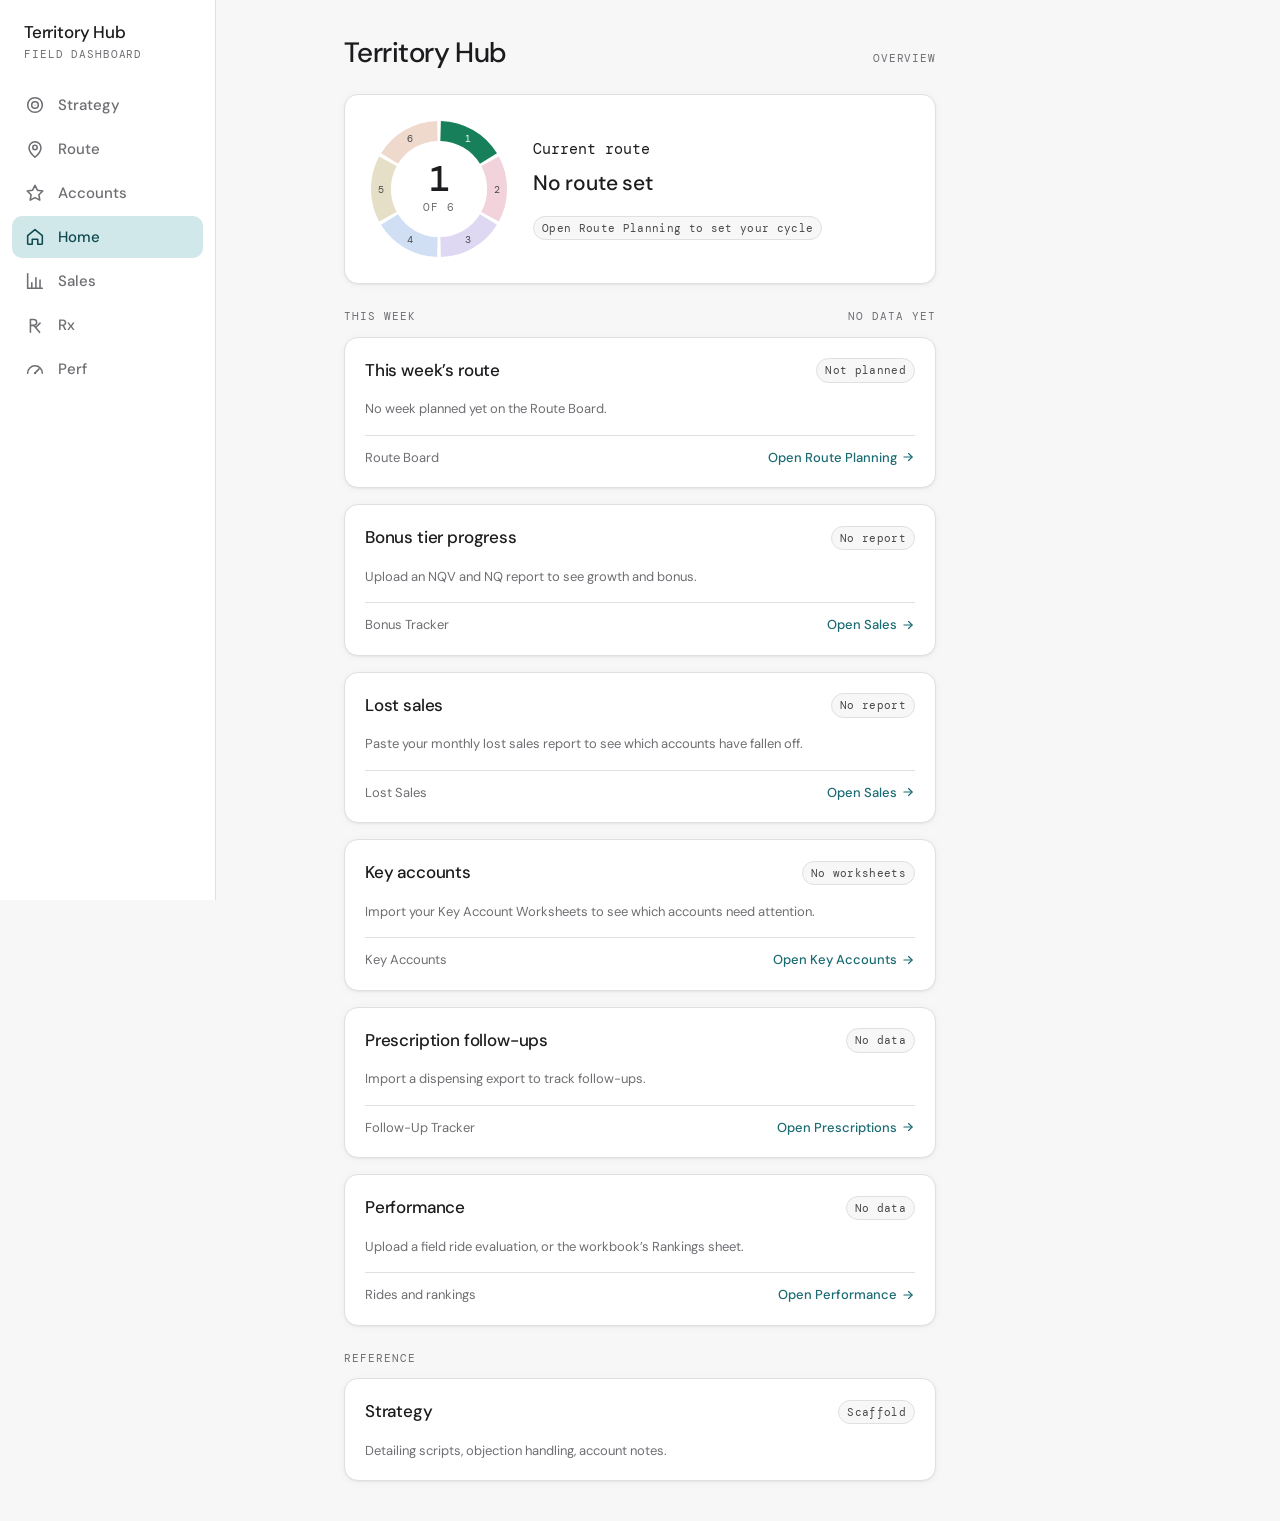
==== commit fdffe34c: "Territory Hub: the workbook spine — purchases, visits, rankings Territory_Master.xlsx becomes the sp" ====
--- a/index.html
+++ b/index.html
@@ -214,6 +214,24 @@
       </div>
     </a>
 
+    <!-- Performance ------------------------------------------------------- -->
+    <a class="card card-link" href="performance.html">
+      <div class="card-head">
+        <h2>Performance</h2>
+        <span id="perfBadge"></span>
+      </div>
+      <div id="perfBody"></div>
+      <div class="card-foot row-between">
+        <span class="stat-label" id="perfFoot"></span>
+        <span class="card-cta">Open Performance
+          <svg viewBox="0 0 24 24" fill="none" stroke="currentColor" stroke-width="2"
+               stroke-linecap="round" stroke-linejoin="round" aria-hidden="true">
+            <path d="M5 12h14"/><path d="m13 6 6 6-6 6"/>
+          </svg>
+        </span>
+      </div>
+    </a>
+
   </div>
 
   <p class="section-label"><span>Reference</span></p>
@@ -228,7 +246,7 @@
 
 </main>
 
-<script src="assets/js/data-store.js?v=1788149452"></script>
+<script src="assets/js/data-store.js?v=1788231730"></script>
 <script src="assets/js/shell.js?v=1788054532"></script>
 <script>
 /* ===========================================================================
@@ -584,6 +602,60 @@
     foot.textContent = 'Prescriber follow-up tracker';
   }
 
+  /* Performance. Fed by two parts of that page through one merged summary:
+     the evaluation import writes lastEvalDate/lastEvalPct/flagged/working,
+     the rankings view writes overallRank/totalReps/rankBasis. Either half can
+     be absent, so nothing here assumes the other has run.
+
+     A rank is never shown without its denominator or its basis — TotalReps
+     moves between reports, and the monthly and 90-day figures are not the
+     same measurement. */
+  function renderPerf() {
+    var s = Store.performance.readSummary();
+    var body = document.getElementById('perfBody');
+    var badge = document.getElementById('perfBadge');
+    var foot = document.getElementById('perfFoot');
+
+    if (!s || (!s.lastEvalDate && s.overallRank === undefined)) {
+      badge.outerHTML = '<span class="pill" id="perfBadge">No data</span>';
+      body.innerHTML = empty('Upload a field ride evaluation, or the workbook’s Rankings sheet.');
+      foot.textContent = 'Rides and rankings';
+      return;
+    }
+
+    var stats = [];
+    if (s.overallRank !== undefined && s.overallRank !== null) {
+      stats.push('<span class="stat">' +
+        '<span class="stat-value">' + s.overallRank +
+          (s.totalReps ? '<span class="stat-label"> of ' + s.totalReps + '</span>' : '') +
+        '</span>' +
+        '<span class="stat-label">overall rank</span></span>');
+    }
+    if (s.lastEvalPct !== undefined && s.lastEvalPct !== null) {
+      stats.push('<span class="stat">' +
+        '<span class="stat-value">' + Math.round(s.lastEvalPct) + '%</span>' +
+        '<span class="stat-label">last ride</span></span>');
+    }
+    if (s.working) {
+      stats.push('<span class="stat">' +
+        '<span class="stat-value" style="color:var(--amber)">' + s.working + '</span>' +
+        '<span class="stat-label">working on</span></span>');
+    }
+    body.innerHTML = stats.length
+      ? '<div class="stat-row">' + stats.join('') + '</div>' +
+        (s.rankBasis
+          ? '<p class="stat-label" style="margin-top:var(--s-2);">' +
+            Shell.escapeHtml(s.rankBasis) + (s.rankDate ? ' · ' + Shell.escapeHtml(s.rankDate) : '') +
+            '</p>'
+          : '')
+      : empty('Nothing to show yet.');
+
+    badge.outerHTML = '<span class="pill" id="perfBadge">' +
+      (s.overallRank ? '#' + s.overallRank + (s.totalReps ? '/' + s.totalReps : '')
+                     : (s.flagged ? s.flagged + ' flagged' : 'ready')) + '</span>';
+    foot.textContent = s.lastEvalDate ? 'Last ride ' + s.lastEvalDate : 'Rides and rankings';
+  }
+
   /* --- Freshness --------------------------------------------------------- */
 
   function renderFreshness() {
@@ -592,7 +664,8 @@
       (Store.bonus.readSummary() || {}).updatedAt,
       (Store.lostSales.readSummary() || {}).updatedAt,
       (Store.keyAccounts.readSummary() || {}).updatedAt,
-      (Store.prescribers.readSummary() || {}).updatedAt
+      (Store.prescribers.readSummary() || {}).updatedAt,
+      (Store.performance.readSummary() || {}).updatedAt
     ].filter(Boolean);
     if (!stamps.length) { document.getElementById('freshness').textContent = 'no data yet'; return; }
     stamps.sort();
@@ -606,6 +679,7 @@
     renderLostSales();
     renderKeyAccts();
     renderRx();
+    renderPerf();
     renderFreshness();
   }
 
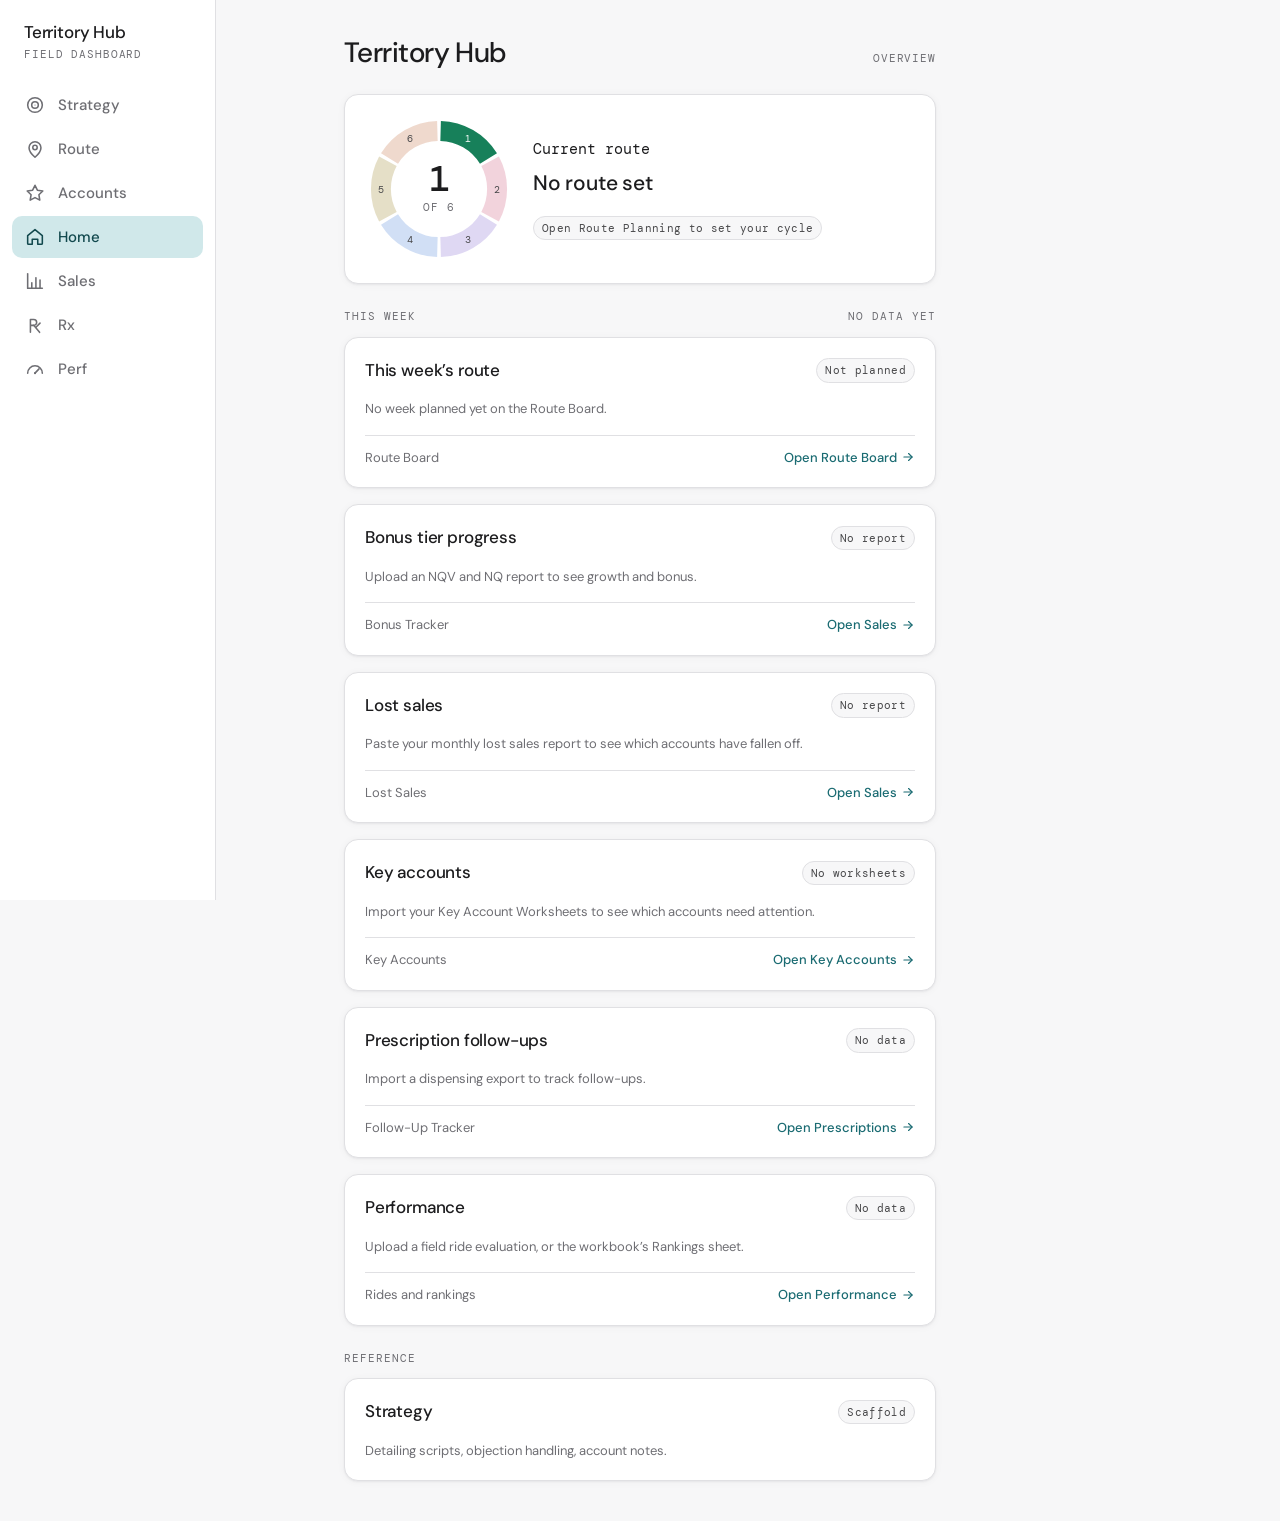
==== commit 8d508a2c: "Route: split the board and the schedule into two pages They were two sub-tabs of route-planning.html" ====
--- a/index.html
+++ b/index.html
@@ -9,7 +9,7 @@
 <link rel="preconnect" href="https://fonts.googleapis.com">
 <link rel="preconnect" href="https://fonts.gstatic.com" crossorigin>
 <link href="https://fonts.googleapis.com/css2?family=DM+Mono:wght@400;500&family=DM+Sans:opsz,wght@9..40,400;9..40,500;9..40,700&display=swap" rel="stylesheet">
-<link rel="stylesheet" href="assets/css/shell.css?v=1788054532">
+<link rel="stylesheet" href="assets/css/shell.css?v=1789538658">
 
 <style>
   /* -----------------------------------------------------------------------
@@ -119,7 +119,11 @@
   <div class="stack">
 
     <!-- Route ------------------------------------------------------------ -->
-    <a class="card card-link" href="route-planning.html">
+    <!-- Destination is set in renderRoute(): this card carries both the board's
+         stops-per-day strip and the schedule's note for today, and those now
+         live on two different pages. It links to whichever one the card is
+         actually showing. -->
+    <a class="card card-link" href="route-planning.html" id="routeCard">
       <div class="card-head">
         <h2>This week&rsquo;s route</h2>
         <span id="routeBadge"></span>
@@ -127,7 +131,7 @@
       <div id="routeBody"></div>
       <div class="card-foot row-between">
         <span class="stat-label" id="routeFoot"></span>
-        <span class="card-cta">Open Route Planning
+        <span class="card-cta"><span id="routeCta">Open Schedule Builder</span>
           <svg viewBox="0 0 24 24" fill="none" stroke="currentColor" stroke-width="2"
                stroke-linecap="round" stroke-linejoin="round" aria-hidden="true">
             <path d="M5 12h14"/><path d="m13 6 6 6-6 6"/>
@@ -246,7 +250,7 @@
 
 </main>
 
-<script src="assets/js/data-store.js?v=1788231730"></script>
+<script src="assets/js/data-store.js?v=1788244374"></script>
 <script src="assets/js/shell.js?v=1788054532"></script>
 <script>
 /* ===========================================================================
@@ -379,6 +383,9 @@
       body.innerHTML = todayLine ||
         empty('No week planned yet on the Route Board.');
       foot.textContent = todayLine ? 'Schedule Builder' : 'Route Board';
+      /* Nothing on the board yet, so the useful destination is the board
+         itself when there is no schedule note either. */
+      linkCardTo(todayLine ? 'schedule' : 'board');
       return;
     }
 
@@ -394,6 +401,19 @@
 
     badge.outerHTML = '<span class="pill pill-accent" id="routeBadge">' + total + ' stops</span>';
     foot.textContent = total === 1 ? '1 account assigned' : total + ' accounts assigned';
+    linkCardTo('board');
+  }
+
+  /* The Route Board and the Schedule Builder are two pages now, so the card
+     sends you to the one it is showing rather than to a tab bar you would
+     then have to choose from. */
+  function linkCardTo(which) {
+    var card = document.getElementById('routeCard');
+    var cta = document.getElementById('routeCta');
+    if (!card || !cta) return;
+    var board = which === 'board';
+    card.setAttribute('href', board ? 'route-week.html' : 'route-planning.html');
+    cta.textContent = board ? 'Open Route Board' : 'Open Schedule Builder';
   }
 
   /* --- Bonus ------------------------------------------------------------- */
--- a/assets/css/shell.css
+++ b/assets/css/shell.css
@@ -241,6 +241,35 @@
 }
 .subtabs button:hover { color: var(--ink-mid); background: var(--bg); }
 .subtabs button[aria-selected='true'] {
+  background: var(--teal-dim);
+  color: var(--teal-deep);
+}
+/* Link variant of the same bar, for a sub-tab that navigates between two
+   PAGES instead of toggling panels on one. Same geometry, same states — the
+   only difference is that `aria-current="page"` does the job `aria-selected`
+   does for the button form, because a link to the page you are already on is
+   not a selected tab, it is the current page. */
+.subtabs a {
+  flex: 1 1 0;
+  display: flex;
+  align-items: center;
+  justify-content: center;
+  min-height: 36px;
+  padding: var(--s-1) var(--s-3);
+  border-radius: var(--r-sm);
+  color: var(--ink-light);
+  font-size: var(--fs-sm);
+  font-weight: 500;
+  text-decoration: none;
+  white-space: nowrap;
+  transition: background 120ms ease, color 120ms ease;
+}
+.subtabs a:hover {
+  color: var(--ink-mid);
+  background: var(--bg);
+  text-decoration: none;
+}
+.subtabs a[aria-current='page'] {
   background: var(--teal-dim);
   color: var(--teal-deep);
 }
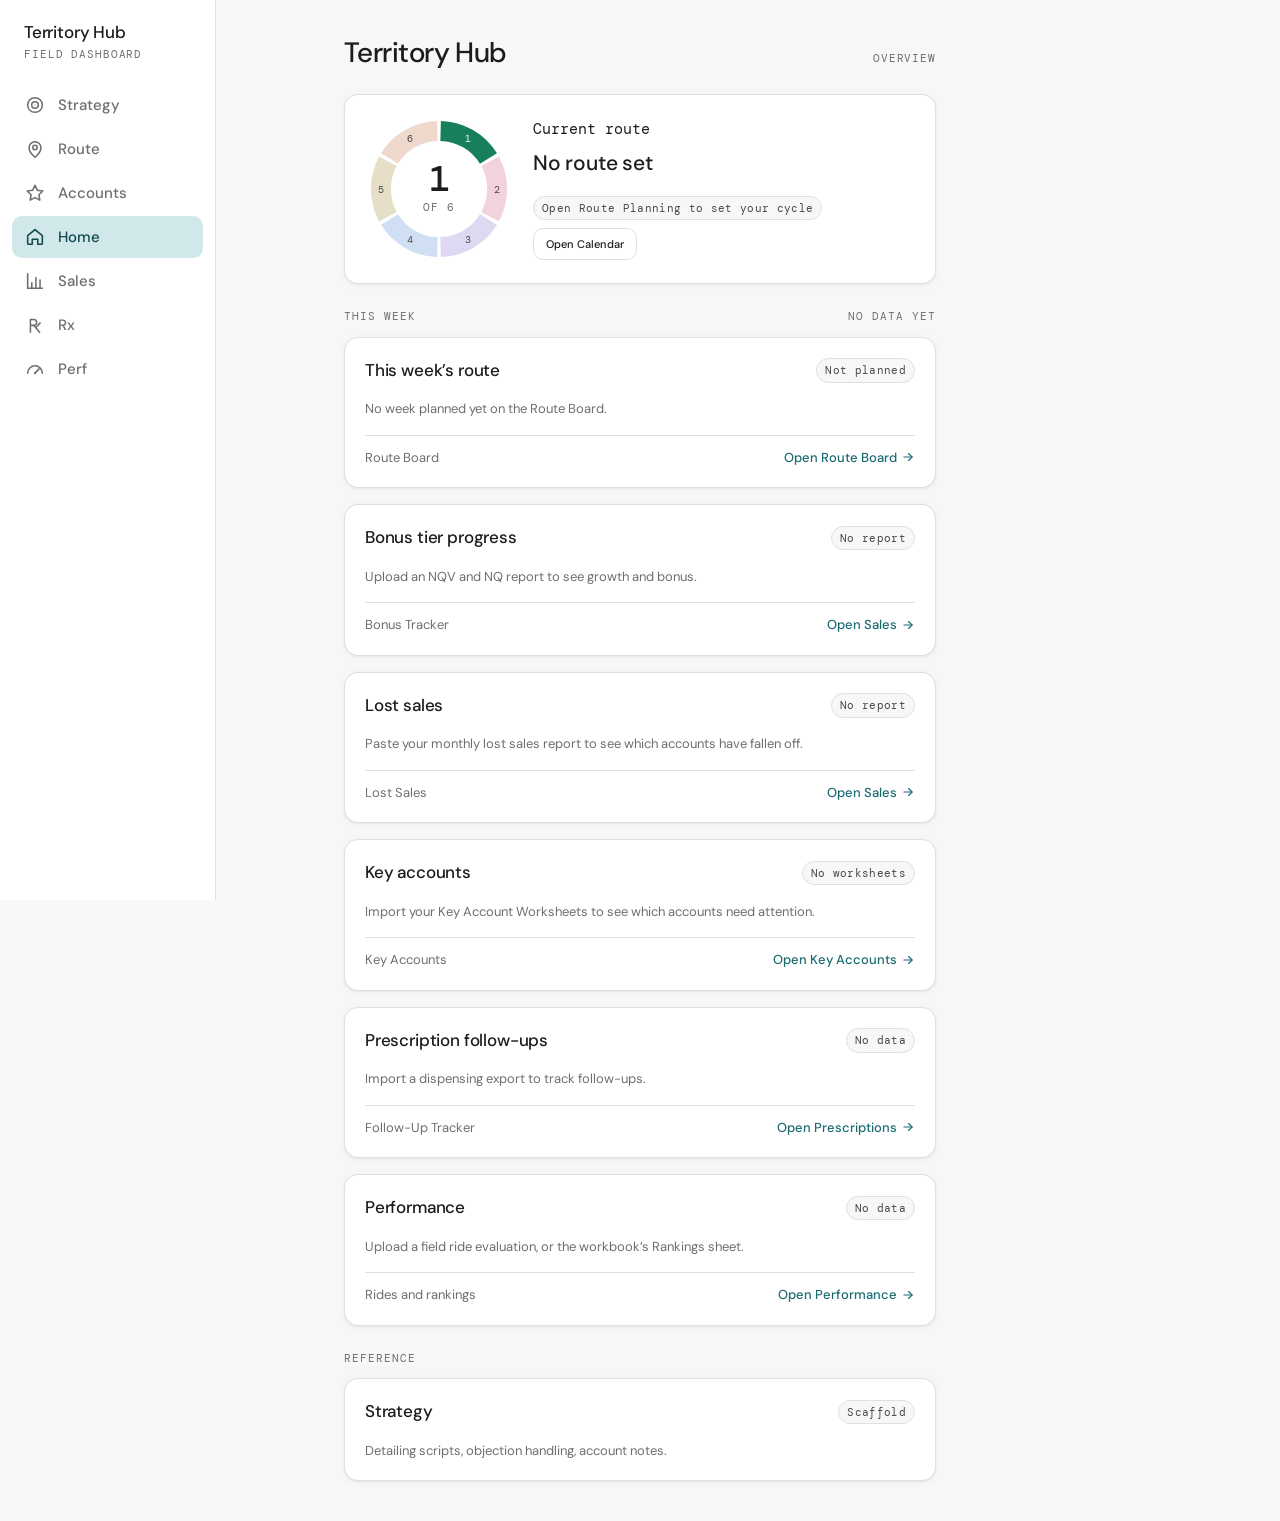
==== commit be3891b1: "Home: one-tap calendar link in the hero The same link the Schedule Builder carries, put where it is " ====
--- a/index.html
+++ b/index.html
@@ -21,6 +21,10 @@
   @media (min-width: 480px) {
     .hero { grid-template-columns: auto 1fr; align-items: center; }
   }
+
+  /* The caption is a grid, so a bare button stretches the full width of it
+     and stops reading as a link and starts reading as a form control. */
+  #calBtn { justify-self: start; }
 
   .week-strip {
     display: grid;
@@ -110,6 +114,10 @@
         <span class="mono" style="font-size:var(--fs-sm); color:var(--ink-light);"
               id="heroDates"></span>
         <span class="row" id="heroPills"></span>
+        <!-- The same one-tap calendar link the Schedule Builder carries, put
+             where it is reached fastest: directly under the route you are
+             on, without opening a page first. -->
+        <button class="btn btn-sm" type="button" id="calBtn">Open Calendar</button>
       </div>
     </div>
   </section>
@@ -412,7 +420,7 @@
     var cta = document.getElementById('routeCta');
     if (!card || !cta) return;
     var board = which === 'board';
-    card.setAttribute('href', board ? 'route-week.html' : 'route-planning.html');
+    card.setAttribute('href', board ? 'route-board.html' : 'route-planning.html');
     cta.textContent = board ? 'Open Route Board' : 'Open Schedule Builder';
   }
 
@@ -703,8 +711,26 @@
     renderFreshness();
   }
 
+  /* --- Calendar ----------------------------------------------------------
+     The same two-step the Schedule Builder's button uses: ask iOS to open the
+     Calendar app, and if this page is still on screen a second later, take it
+     that the scheme went nowhere.
+
+     Where Schedule Builder then hands over an .ics file, this hands over the
+     page that can build one. Rebuilding the export here would put a second
+     copy of the six-week rotation and the cycle anchor on Home, and the two
+     would disagree the first time either was corrected.
+     ---------------------------------------------------------------------- */
+  function openCalendar() {
+    window.open('calshow://', '_self');
+    setTimeout(function () {
+      if (!document.hidden) window.location.href = 'route-planning.html';
+    }, 1000);
+  }
+
   Shell.ready(function () {
     renderAll();
+    document.getElementById('calBtn').addEventListener('click', openCalendar);
     /* Repaint if another tab writes a summary while this one is open. */
     Store.onChange(renderAll);
   });
